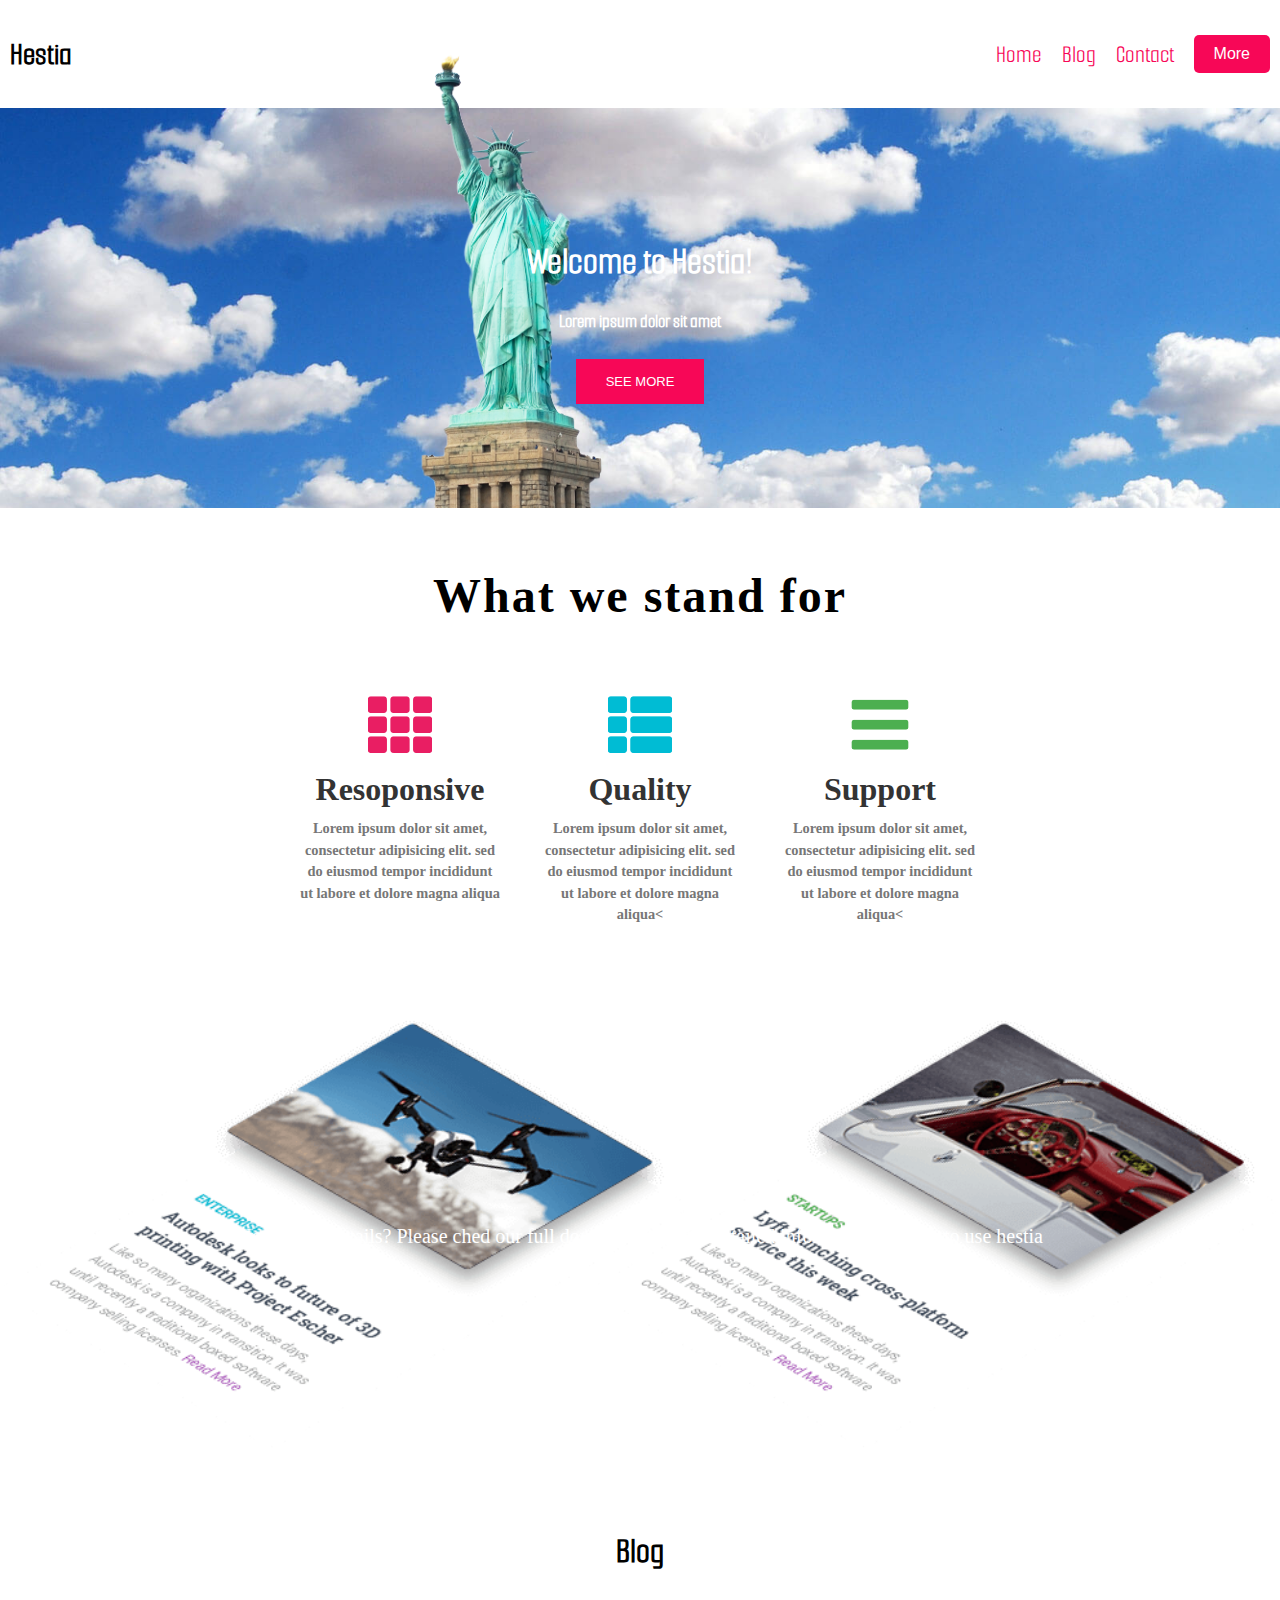
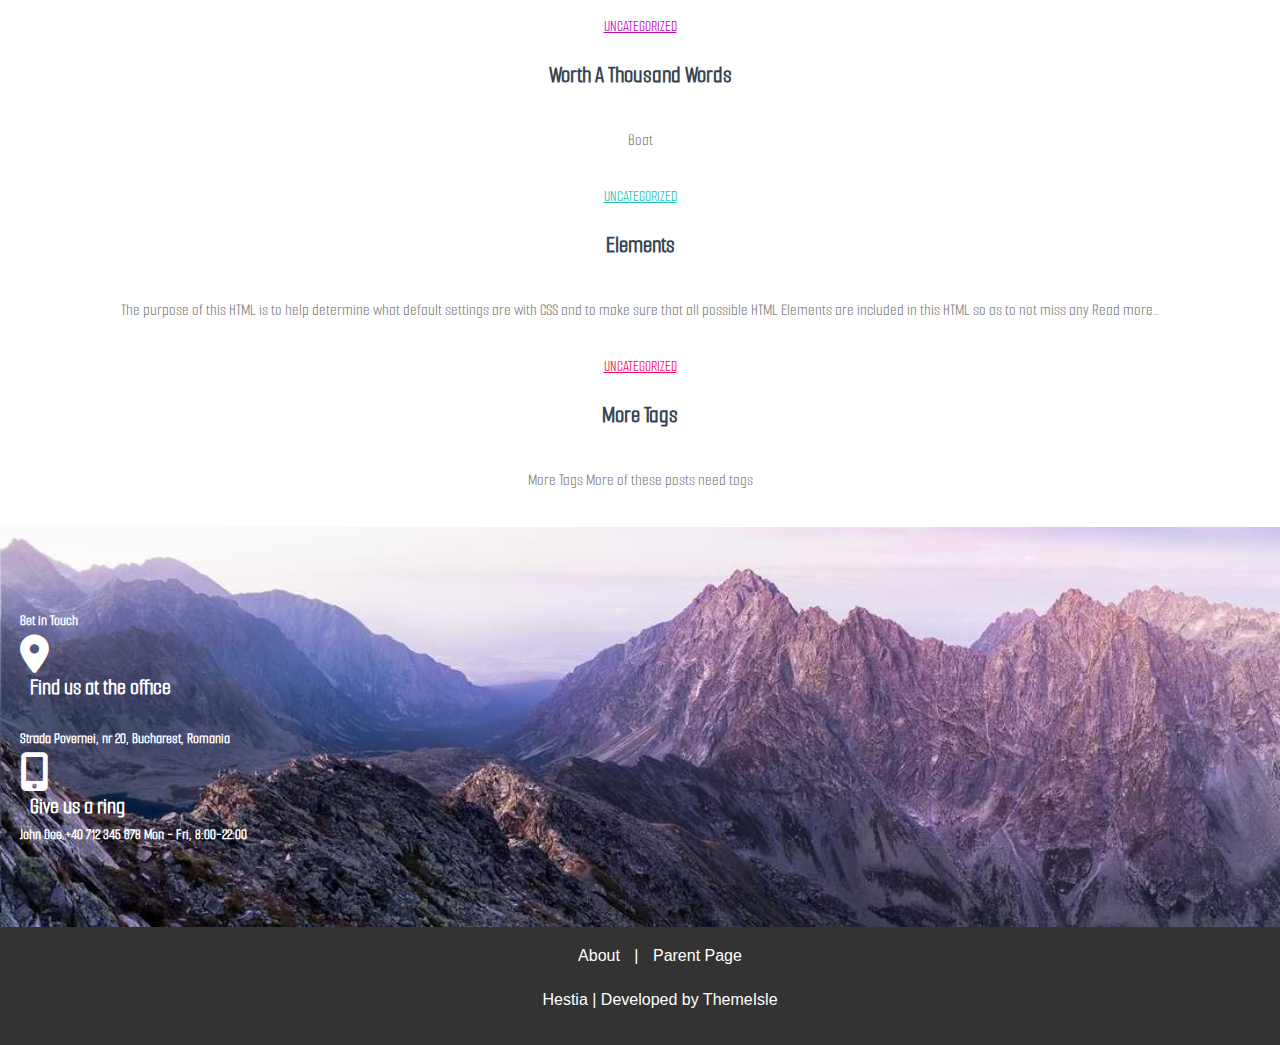
==== index.html @ c7e1a705 "commit" ====
<!DOCTYPE html>
<html lang="en">
<head>
    <meta charset="UTF-8">
    <meta name="viewport" content="width=device-width, initial-scale=1.0">
    <title>Home</title>
    <link rel="stylesheet" href="./styles/common/common.css">
    <link rel="stylesheet" href="./styles/NAV/nav.css">
    <link rel="stylesheet" href="https://cdnjs.cloudflare.com/ajax/libs/font-awesome/6.0.0-beta3/css/all.min.css">


</head>
<body>
    <nav>
        <div class="navbar-left">
            <span class="hestia">Hestia</span>
        </div>
        <ul class="nav-links">
            <li><a href="#home">Home</a></li>
            <li><a href="./pages/index1.html">Blog</a></li>
            <li><a href="./pages/index4.html">Contact</a></li>
            <li><button class="more-button">More</button></li>
        </ul>
    </nav>
    

    <header class="home-header">
        <div class="header-content">
            <h1>Welcome to Hestia!</h1>
            <h4>Lorem ipsum dolor sit amet</h4>
            <button class="button">SEE MORE</button>
        </div>
        <div class="overtop-image"></div>
    </header>

    
  
    
    <div id="content">
        
        <div class="hero-section">
            <p class="hero-text">What we stand for</p>
        </div>
    
        
        <div class="icons-section">
            <div class="icon">
                <img src="./assets/rubix.png" alt="Icon 1">
                <p class="icon-label">Resoponsive</p>
                <P>Lorem ipsum dolor sit amet, consectetur adipisicing elit. sed do eiusmod tempor incididunt ut 
                    labore et dolore magna aliqua</P>
            </div>
            <div class="icon">
                <img src="./assets/blubix.png" alt="Icon 2">
                <p class="icon-label">Quality</p>
                <p>Lorem ipsum dolor sit amet, consectetur adipisicing elit. sed do eiusmod tempor incididunt ut 
                    labore et dolore magna aliqua<</p>
            </div>
            <div class="icon">
                <img src="./assets/greenlines.png" alt="Icon 3">
                <p class="icon-label">Support</p>
                <p>Lorem ipsum dolor sit amet, consectetur adipisicing elit. sed do eiusmod tempor incididunt ut 
                    labore et dolore magna aliqua<</p>
            </div>
        </div>
    
    
        <div class="full-width-image-section">
            <img src="./assets/about-content.png" alt="Full Width Image" style="width:100%;">
            <p style="text-align:top;">About Hestia</p>
            <p style="text-align:center;">Need more details?  Please ched our full documentation for detailed
                information on how to use hestia
            </p>
        </div>
    
    
        <div class="centered-text">
            <h1>Blog</h1>
        </div>

        <div class="centered-text">
            <a href="./pages/index1.html" class="worth-link">UNCATEGORIZED</a>
            <p class="link-title">Worth A Thousand Words</p>
            <p>Boat</p>
        </div>
        
        <div class="centered-text">
            <a href="./pages/index2.html" class="elements-link">UNCATEGORIZED</a>
            <p class="link-title">Elements</p>
            <p>The purpose of this HTML is to help determine what default settings are with CSS and to make sure that all possible HTML Elements are included in this HTML so as to not miss any Read more…</p>
        </div>
        
        <div class="centered-text">
            <a href="more-tags-link.html" class="more-tags-link">UNCATEGORIZED</a>
            <p class="link-title">More Tags</p>
            <p>More Tags More of these posts need tags</p>
        </div>
        
    
       
        <div class="final-image-section">
            <img src="../assets/get_in_touch.jpg" alt="Background Image" class="background-image">
            <div class="text-overtop">
                <p>Get in Touch</p>
                <i class="fas fa-map-marker-alt"></i> 
                <span>Find us at the office</span><br>
                <p>Strada Povernei, nr 20, Bucharest, Romania</p>
                <i class="fas fa-mobile-alt"></i> 
                <span>Give us a ring</span>
                <p>John Doe +40 712 345 678 Mon - Fri, 8:00-22:00 </p>
            </div>
        </div>
        
        
    
        <div id="footer">
            <div class="footer-content">
                <div class="footer-links">
                    <a href="./pages/index3.html">About</a> |
                    <a href="./pages/index5.html">Parent Page</a>
                </div>
                <div class="footer-text">
                    <p>Hestia | Developed by ThemeIsle</p>
                </div>
            </div>
        </div>
        

</body>
</html>
---- styles/common/common.css ----
@font-face {
  font-family: "Smooch Sans";
  src: url("../../assets/static/SmoochSans-Regular.woff2") format("woff2"), url("../../assets/static/SmoochSans-Regular.woff") format("woff"), url("../../assets/static/SmoochSans-Regular.ttf") format("truetype");
  font-weight: normal;
  font-style: normal;
}
body, html {
  margin: 0;
  height: 100%;
  width: 100%;
  background-color: white;
}

/* === Hero Section (Common) === */
.hero-section {
  text-align: center;
  margin: 40px 0;
  padding: 20px;
}
.hero-section .hero-text {
  font-size: 3rem;
  font-weight: bold;
  color: black;
  margin: 0;
  letter-spacing: 2px;
  transition: font-size 0.3s ease;
}

/* === Icons Section (Common) === */
.icons-section {
  display: flex;
  justify-content: center;
  gap: 20px;
  margin: 40px 0;
  flex-wrap: wrap;
}
.icons-section .icon {
  text-align: center;
  width: 200px;
  padding: 10px;
  background-color: white;
  box-shadow: none;
  transition: transform 0.3s ease;
}
.icons-section .icon .icon-label {
  font-size: 2rem;
  font-weight: bold;
  background-color: white;
  margin: 10px 0;
  color: #333;
}
.icons-section .icon p {
  font-size: 1rem;
  font-weight: bold;
  margin: 10px 0;
  background-color: white;
  color: #333;
}
.icons-section .icon p:last-child {
  font-size: 0.9rem;
  color: #777;
  line-height: 1.5;
  margin-top: 10px;
}

/* === Full Width Image Section (Common) === */
.full-width-image-section {
  position: relative;
  width: 100%;
  height: 500px;
  background: url("../../assets/get_in_touch.jpg") no-repeat center;
  background-size: cover;
  background-attachment: fixed;
  display: flex;
  justify-content: center;
  align-items: center;
  text-align: left;
}
.full-width-image-section p {
  position: absolute;
  justify-content: center;
  color: white;
  font-size: 20px;
}

/* === Centered Text (Common) === */
.centered-text {
  display: flex;
  justify-content: center;
  align-items: center;
  flex-direction: column;
  text-align: center;
  font-family: Smooch Sans;
  margin: 20px 0;
}
.centered-text h1 {
  font-size: 36px;
  font-weight: bold;
}
.centered-text .link-title {
  font-size: 24px;
  font-weight: bold;
  color: #36454F;
}
.centered-text p {
  font-size: 17px;
  font-weight: normal;
  color: gray;
}

/* === Worth Link (Common) === */
.worth-link {
  color: rgb(190, 7, 190);
}

/* === Elements Link (Common) === */
.elements-link {
  color: rgb(39, 196, 180);
}

/* === More Tags Link (Common) === */
.more-tags-link {
  color: #f70757;
}

/* === Final Image Section (Common) === */
.final-image-section {
  position: relative;
  height: 400px;
  display: flex;
  justify-content: flex-start;
  align-items: center;
  overflow: hidden;
}
.final-image-section .background-image {
  position: absolute;
  top: 0;
  left: 0;
  width: 100%;
  height: 100%;
  -o-object-fit: cover;
     object-fit: cover;
  z-index: -1;
}
.final-image-section .text-overtop {
  position: relative;
  z-index: 1;
  padding: 20px;
  display: flex;
  flex-direction: column;
  align-items: flex-start;
  color: white;
  text-align: left;
  font-family: smooch sans;
  font-weight: bold;
  font-size: larger;
  max-width: 80%;
}
.final-image-section .text-overtop p {
  font-size: 0.8em !important;
  margin: 0;
  padding: 5px 0;
}
.final-image-section .text-overtop span {
  font-size: 1.2em;
  margin-left: 10px;
}
.final-image-section .text-overtop i {
  font-size: 2em;
  margin-right: 10px;
  color: white;
  display: inline-block;
  vertical-align: middle;
}
.final-image-section .text-overtop .find-us, .final-image-section .text-overtop .give-us {
  color: white;
}
.final-image-section .text-overtop .contact-item {
  display: flex;
  align-items: center;
  margin-bottom: 10px;
}
.final-image-section .text-overtop .contact-item span {
  margin-left: 10px;
}

/* Elements Page Styles */
body.elements-page form button[type=reset] {
  background-color: #f9f9f9;
  color: #333;
  border: none;
  padding: 10px 20px;
  font-family: "Smooch Sans", sans-serif !important;
  font-size: 16px;
  cursor: pointer;
  box-shadow: 0 4px 6px rgba(247, 7, 87, 0.4);
}

body.elements-page form button[type=submit] {
  background-color: #f70757;
  color: white;
  border: none;
  padding: 10px 20px;
  font-family: "Smooch Sans", sans-serif !important;
  font-size: 16px;
  cursor: pointer;
}

.back-to-top {
  color: #f70757;
  text-decoration: none;
}

.social-links a {
  color: #f70757;
  text-decoration: none;
  margin-right: 10px;
}

/* Horizontal scrolling box styling */
.scroll-box {
  width: 100%;
  max-width: 100%;
  overflow-x: auto;
  padding: 10px;
  border: 1px solid #ddd;
  background-color: #f9f9f9;
  margin: 20px 0;
  word-wrap: break-word;
  white-space: normal;
}

/* Different colors for each box link */
.box a {
  text-decoration: none;
  color: inherit;
}

.box .box-link-1 {
  color: purple !important;
}

.box .box-link-2 {
  color: lightblue !important;
}

.box .box-link-3 {
  color: #f70757 !important;
}

/* Ensure h1 and p tags inside .layer-beneath are specifically targeted */
.layer-beneath h1 {
  color: black;
}

.layer-beneath p {
  color: gray;
}

/* Ensuring text color for all paragraphs inside .box */
.box p {
  color: gray;
}

/* Retain the background styling for .layer-beneath and other related elements */
.layer-beneath {
  background-color: #d3d3d3;
  padding: 20px;
  margin: 20px 0;
  text-align: center;
  box-shadow: 0 -10px 20px rgba(0, 0, 0, 0.1);
}

.layer-title {
  font-size: 2em;
  margin-bottom: 20px;
}

.boxes-container {
  display: flex;
  flex-direction: column;
  justify-content: flex-start;
  align-items: center;
  gap: 20px;
}

.box {
  background-color: #ffffff;
  padding: 20px;
  border: 1px solid #ddd;
  box-shadow: 0 4px 6px rgba(0, 0, 0, 0.1);
  width: 200px;
  text-align: center;
  display: flex;
  flex-direction: column;
  justify-content: space-between;
}

.box p {
  color: gray;
}

/* Contact Page */
.contact-page {
  font-family: "Smooch Sans", sans-serif;
  padding-left: 20px;
}
.contact-page .hero-section {
  padding: 20px;
  text-align: left;
}
.contact-page .hero-section h1 {
  text-align: left;
  margin-bottom: 30px;
}

.contact-page .button-container {
  text-align: left;
  margin-bottom: 20px;
}

.contact-page .button-container button {
  background-color: #f70757;
  color: white;
  padding: 10px 20px;
  border: none;
  border-radius: 4px;
  cursor: pointer;
  font-size: 16px;
  text-align: left;
  transition: background-color 0.3s ease;
}

.contact-page .contact-details {
  text-align: left;
  margin-top: 20px;
}

.contact-page .contact-details h2 {
  font-size: 20px;
  margin-bottom: 10px;
  font-weight: bold;
  color: #333;
}

.contact-page .contact-details p {
  font-size: 16px;
  margin-bottom: 15px;
  color: #555;
  line-height: 1.6;
}

.contact-page .contact-details i {
  margin-right: 10px;
  color: #f70757;
}
.contact-page .contact-details i .contact-details i {
  color: #f70757;
}

/* Blog Page */
.blog-page header {
  position: relative;
  width: 100%;
  height: 500px;
  background: linear-gradient(to left, #ff66b2, #ff007f);
  display: flex;
  justify-content: center;
  align-items: center;
  text-align: center;
  padding: 50px 0;
}
.blog-page header h1 {
  color: white;
  font-size: 3em;
  margin: 0;
}
.blog-page header .overtop-image {
  position: absolute;
  left: 10%;
  bottom: 0;
  transform: translate(-50%, -50%);
  width: 750px;
  height: 480px;
  background: url("../../assets/stat_lib.png");
  background-repeat: no-repeat;
  background-size: cover;
  z-index: 1;
}
.blog-page header .header-content {
  z-index: 2;
  color: white;
  font-family: Smooch Sans;
  font-size: larger;
}

.about-page > div {
  margin-top: 40px;
  font-size: 16px;
  line-height: 1.6;
  padding: 0 20px;
}

/* For Section Headings */
.about-page section h1 {
  font-size: 3rem;
  font-weight: bold;
  margin-bottom: 20px;
  color: #333;
}

/* For List Items */
.about-page section ul {
  list-style-type: disc;
  padding-left: 20px;
}

.about-page section ul li {
  font-size: 1.8rem;
  margin-bottom: 10px;
}

/* Remove default link color (blue) and set text color to inherit */
.about-page a {
  color: inherit;
  text-decoration: none;
}

section {
  text-align: center;
  line-height: 1.6;
  max-width: 800px;
  margin: 0 auto;
}

section p {
  margin-bottom: 20px;
}

/* Media Queries for Responsiveness */
@media (max-width: 768px) {
  .hero-text {
    font-size: 2rem;
  }
  .icons-section {
    flex-direction: column;
    align-items: center;
  }
  .icon {
    width: 250px;
  }
}
@media (max-width: 480px) {
  .hero-text {
    font-size: 2rem;
  }
}/*# sourceMappingURL=common.css.map */
---- styles/NAV/nav.css ----
@font-face {
  font-family: Smooch Sans;
  src: url("../../assets/static/SmoochSans-Thin.ttf");
  src: url("../../assets/static/SmoochSans-Regular.ttf");
  font-weight: normal;
  font-style: normal;
}
/* Navbar Styling */
nav {
  background-color: white;
  font-family: Smooch Sans;
  font-size: 25px;
  padding: 10px;
  display: flex;
  justify-content: space-between;
  align-items: center;
}
nav .navbar-left {
  display: flex;
  justify-content: flex-start;
}
nav .navbar-left .hestia {
  font-size: 2rem;
  font-weight: bold;
}
nav .nav-links {
  list-style-type: none;
  display: flex;
  gap: 20px;
  align-items: center;
  margin-left: auto;
}
nav li a {
  color: #f70757;
  text-decoration: none;
}
nav li a:hover {
  color: #ff007f;
}
nav li .more-button {
  background-color: #f70757;
  color: white;
  border: none;
  padding: 10px 20px;
  font-size: 16px;
  cursor: pointer;
  border-radius: 5px;
}
nav li .more-button:hover {
  background-color: #ff007f;
}

header {
  position: relative;
  width: 100%;
  height: 500px;
  background: url("../../assets/clouds.jpg") no-repeat center;
  background-size: cover;
  display: flex;
  justify-content: center;
  align-items: center;
}
header .overtop-image {
  position: absolute;
  left: 10%;
  bottom: 0;
  transform: translate(-50% -50%);
  width: 750px;
  height: 480px;
  background: url("../../assets/stat_lib.png");
  background-repeat: no-repeat;
  background-size: cover;
  z-index: 1;
}
header .header-content {
  z-index: 2;
  text-align: center;
  color: white;
  font-family: Smooch Sans;
  font-size: larger;
}
header .header-content .button {
  background-color: #f70757;
  color: white;
  border: none;
  padding: 15px 30px;
  font-size: 13px;
  cursor: pointer;
}

/* Blog page */
.blog-page header {
  position: relative;
  width: 100%;
  height: 500px;
  background: linear-gradient(to left, #ff66b2, #ff007f);
  display: flex;
  justify-content: center;
  align-items: center;
  text-align: center;
  padding: 50px 0;
}
.blog-page header h1 {
  color: white;
  font-size: 3em;
  margin: 0;
}
.blog-page header .overtop-image {
  position: absolute;
  left: 10%;
  bottom: 0;
  transform: translate(-50% -50%);
  width: 750px;
  height: 480px;
  background: url("../../assets/stat_lib.png");
  background-repeat: no-repeat;
  background-size: cover;
  z-index: 1;
}
.blog-page header .header-content {
  z-index: 2;
  color: white;
  font-family: Smooch Sans;
  font-size: larger;
}

/* Header Styling for the Elements Page */
.elements-page header {
  position: relative;
  width: 100%;
  height: 500px;
  background: linear-gradient(to right, #333333, #f5f5f5);
  display: flex;
  justify-content: center;
  align-items: center;
}
.elements-page header .header-content {
  z-index: 2;
  text-align: center;
  color: white;
  font-family: Smooch Sans;
  font-size: 2rem;
}
.elements-page header .header-content h1 {
  margin: 0;
  font-size: 3em;
}
.elements-page header .header-content p {
  font-size: 1.2rem;
}

body.elements-page .nav-links li a {
  color: black;
  text-decoration: none;
  font-family: "Smooch Sans", sans-serif;
}

body.elements-page .nav-links li .more-button {
  background-color: #f70757;
  color: white;
  border: none;
  padding: 10px 20px;
  font-size: 16px;
  cursor: pointer;
}

/* Default header for all pages (excluding home page) */
header:not(.home-header) {
  position: relative;
  width: 100%;
  height: 300px;
  display: flex;
  justify-content: center;
  align-items: center;
  text-align: center;
  padding: 50px 0;
  background: linear-gradient(to left, #ff66b2, #ff007f);
}
header:not(.home-header) h1 {
  color: white;
  font-size: 3em;
  margin: 0;
}
header:not(.home-header) .overtop-image {
  position: absolute;
  left: 10%;
  bottom: 0;
  transform: translate(-50%, -50%);
  width: 750px;
  height: 480px;
  background: url("../../assets/stat_lib.png");
  background-repeat: no-repeat;
  background-size: cover;
  z-index: 1;
}
header:not(.home-header) .header-content {
  z-index: 2;
  color: white;
  font-family: Smooch Sans;
  font-size: larger;
}

.blog-page header, .elements-page header, .about-page header, .contact-page header, .parent-page header {
  background: linear-gradient(to left, #ff66b2, #ff007f);
}

/* Specific styles for home page header */
.home-header {
  position: relative;
  width: 100%;
  height: 300px;
  display: flex;
  justify-content: center;
  align-items: center;
  text-align: center;
  padding: 50px 0;
}

.about-page header {
  position: relative;
  width: 100%;
  height: 100px;
  display: flex;
  justify-content: center;
  align-items: center;
  text-align: center;
  padding: 50px 0;
  background: linear-gradient(to left, #ff66b2, #ff007f);
}
.about-page header h1 {
  color: white;
  font-size: 3em;
  margin: 0;
}

.contact-page header {
  position: relative;
  width: 100%;
}

.map-container {
  position: relative;
  width: 100%;
  height: 500px;
  overflow: hidden;
}

.map-container iframe {
  width: 100%;
  height: 100%;
  border: 0;
  display: block;
}

/* Footer Styling */
#footer {
  background-color: #333333;
  color: white;
  font-family: "Hestia", sans-serif;
  padding: 20px 0;
  position: relative;
  width: 100%;
  text-align: center;
}
#footer .footer-content {
  display: flex;
  flex-direction: column;
  justify-content: center;
  align-items: center;
  width: 100%;
  padding: 0 20px;
}
#footer .footer-links {
  margin-bottom: 10px;
}
#footer .footer-links a {
  color: white;
  text-decoration: none;
  margin: 0 10px;
}
#footer .footer-links a:hover {
  color: #f70757;
}
#footer .footer-text {
  text-align: center;
}/*# sourceMappingURL=nav.css.map */
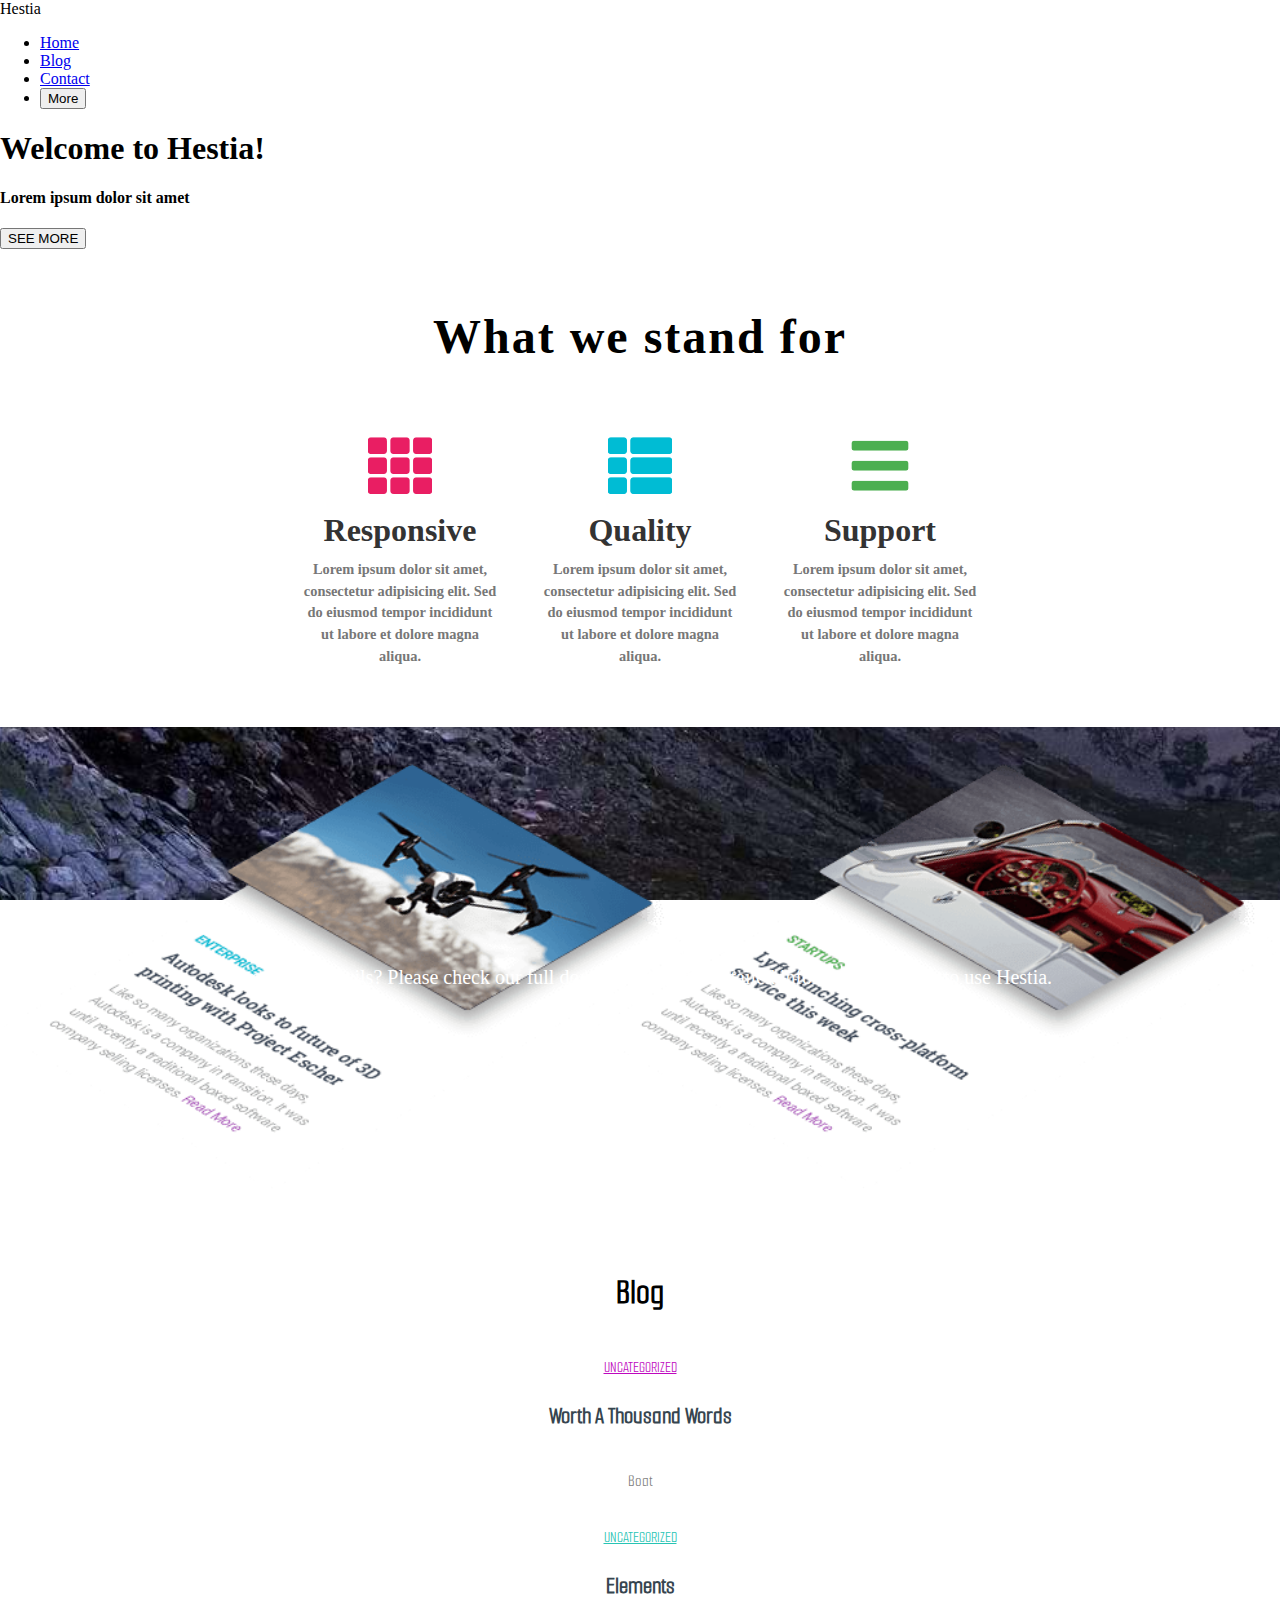
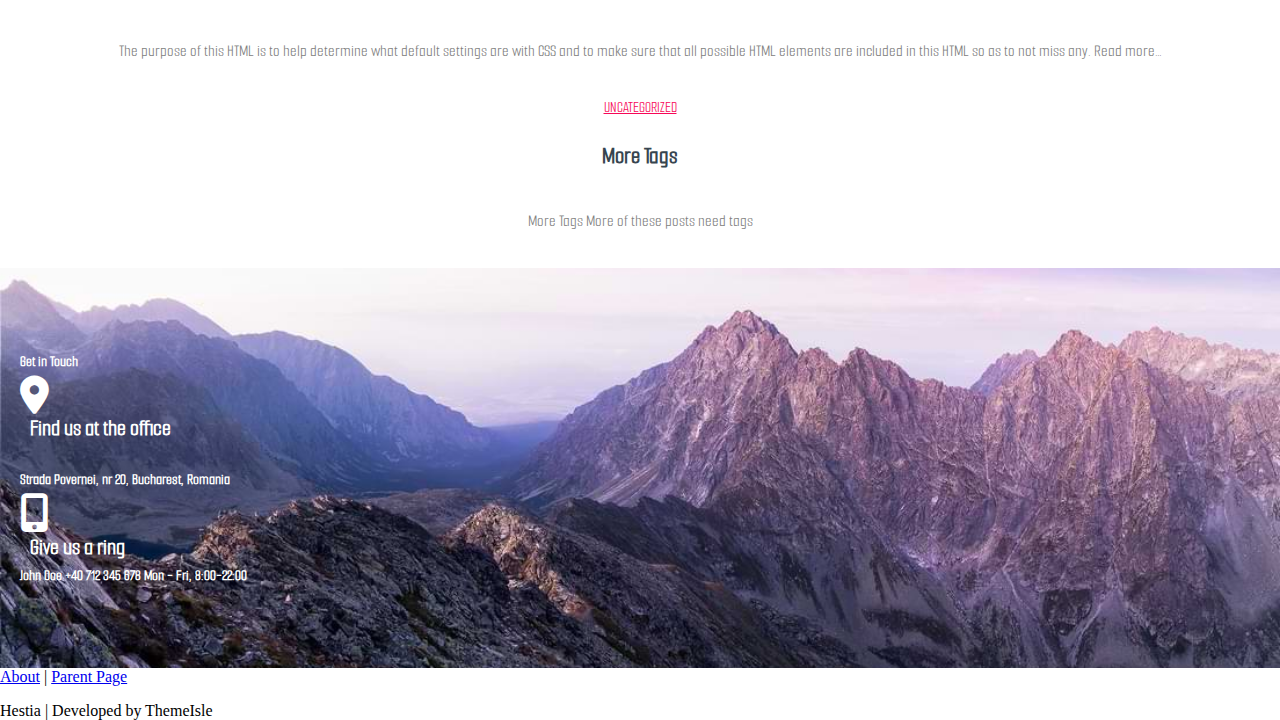
==== commit d48e089b: "went through a changed some things" ====
--- a/index.html
+++ b/index.html
@@ -1,136 +1,140 @@
-
-
-
-
-
-
 <!DOCTYPE html>
 <html lang="en">
-<head>
-    <meta charset="UTF-8">
-    <meta name="viewport" content="width=device-width, initial-scale=1.0">
+  <head>
+    <meta charset="UTF-8" />
+    <meta name="viewport" content="width=device-width, initial-scale=1.0" />
     <title>Home</title>
-    <link rel="stylesheet" href="./styles/common/common.css">
-    <link rel="stylesheet" href="./styles/NAV/nav.css">
-    <link rel="stylesheet" href="https://cdnjs.cloudflare.com/ajax/libs/font-awesome/6.0.0-beta3/css/all.min.css">
-
-
-</head>
-<body>
-    <nav>
+    <link rel="stylesheet" href="./styles/common/common.css" />
+    <link rel="stylesheet" href="./styles/nav/nav.css" />
+    <link rel="stylesheet" href="./styles/home/home.css" />
+    <link
+      rel="stylesheet"
+      href="https://cdnjs.cloudflare.com/ajax/libs/font-awesome/6.0.0-beta3/css/all.min.css"
+    />
+  </head>
+  <body>
+    <div class="home-page-container">
+      <nav>
         <div class="navbar-left">
-            <span class="hestia">Hestia</span>
+          <span class="hestia">Hestia</span>
         </div>
         <ul class="nav-links">
-            <li><a href="#home">Home</a></li>
-            <li><a href="./pages/index1.html">Blog</a></li>
-            <li><a href="./pages/index4.html">Contact</a></li>
-            <li><button class="more-button">More</button></li>
+          <li><a href="#home">Home</a></li>
+          <li><a href="./pages/index1.html">Blog</a></li>
+          <li><a href="./pages/index4.html">Contact</a></li>
+          <li><button class="more-button">More</button></li>
         </ul>
-    </nav>
-    
+      </nav>
 
-    <header class="home-header">
+      <header class="home-header">
         <div class="header-content">
-            <h1>Welcome to Hestia!</h1>
-            <h4>Lorem ipsum dolor sit amet</h4>
-            <button class="button">SEE MORE</button>
+          <h1>Welcome to Hestia!</h1>
+          <h4>Lorem ipsum dolor sit amet</h4>
+          <button class="button">SEE MORE</button>
         </div>
         <div class="overtop-image"></div>
-    </header>
+      </header>
 
-    
-  
-    
-    <div id="content">
-        
+      <div id="content">
         <div class="hero-section">
-            <p class="hero-text">What we stand for</p>
+          <p class="hero-text">What we stand for</p>
         </div>
-    
-        
+
         <div class="icons-section">
-            <div class="icon">
-                <img src="./assets/rubix.png" alt="Icon 1">
-                <p class="icon-label">Resoponsive</p>
-                <P>Lorem ipsum dolor sit amet, consectetur adipisicing elit. sed do eiusmod tempor incididunt ut 
-                    labore et dolore magna aliqua</P>
-            </div>
-            <div class="icon">
-                <img src="./assets/blubix.png" alt="Icon 2">
-                <p class="icon-label">Quality</p>
-                <p>Lorem ipsum dolor sit amet, consectetur adipisicing elit. sed do eiusmod tempor incididunt ut 
-                    labore et dolore magna aliqua<</p>
-            </div>
-            <div class="icon">
-                <img src="./assets/greenlines.png" alt="Icon 3">
-                <p class="icon-label">Support</p>
-                <p>Lorem ipsum dolor sit amet, consectetur adipisicing elit. sed do eiusmod tempor incididunt ut 
-                    labore et dolore magna aliqua<</p>
-            </div>
+          <div class="icon">
+            <img src="./assets/rubix.png" alt="Icon 1" />
+            <p class="icon-label">Responsive</p>
+            <p>
+              Lorem ipsum dolor sit amet, consectetur adipisicing elit. Sed do
+              eiusmod tempor incididunt ut labore et dolore magna aliqua.
+            </p>
+          </div>
+          <div class="icon">
+            <img src="./assets/blubix.png" alt="Icon 2" />
+            <p class="icon-label">Quality</p>
+            <p>
+              Lorem ipsum dolor sit amet, consectetur adipisicing elit. Sed do
+              eiusmod tempor incididunt ut labore et dolore magna aliqua.
+            </p>
+          </div>
+          <div class="icon">
+            <img src="./assets/greenlines.png" alt="Icon 3" />
+            <p class="icon-label">Support</p>
+            <p>
+              Lorem ipsum dolor sit amet, consectetur adipisicing elit. Sed do
+              eiusmod tempor incididunt ut labore et dolore magna aliqua.
+            </p>
+          </div>
         </div>
-    
-    
+
         <div class="full-width-image-section">
-            <img src="./assets/about-content.png" alt="Full Width Image" style="width:100%;">
-            <p style="text-align:top;">About Hestia</p>
-            <p style="text-align:center;">Need more details?  Please ched our full documentation for detailed
-                information on how to use hestia
-            </p>
-        </div>
-    
-    
-        <div class="centered-text">
-            <h1>Blog</h1>
+          <img
+            src="./assets/about-content.png"
+            alt="Full Width Image"
+            style="width: 100%"
+          />
+          <p style="text-align: top">About Hestia</p>
+          <p style="text-align: center">
+            Need more details? Please check our full documentation for detailed
+            information on how to use Hestia.
+          </p>
         </div>
 
         <div class="centered-text">
-            <a href="./pages/index1.html" class="worth-link">UNCATEGORIZED</a>
-            <p class="link-title">Worth A Thousand Words</p>
-            <p>Boat</p>
+          <h1>Blog</h1>
         </div>
-        
+
         <div class="centered-text">
-            <a href="./pages/index2.html" class="elements-link">UNCATEGORIZED</a>
-            <p class="link-title">Elements</p>
-            <p>The purpose of this HTML is to help determine what default settings are with CSS and to make sure that all possible HTML Elements are included in this HTML so as to not miss any Read more…</p>
+          <a href="./pages/index1.html" class="worth-link">UNCATEGORIZED</a>
+          <p class="link-title">Worth A Thousand Words</p>
+          <p>Boat</p>
         </div>
-        
+
         <div class="centered-text">
-            <a href="more-tags-link.html" class="more-tags-link">UNCATEGORIZED</a>
-            <p class="link-title">More Tags</p>
-            <p>More Tags More of these posts need tags</p>
+          <a href="./pages/index2.html" class="elements-link">UNCATEGORIZED</a>
+          <p class="link-title">Elements</p>
+          <p>
+            The purpose of this HTML is to help determine what default settings
+            are with CSS and to make sure that all possible HTML elements are
+            included in this HTML so as to not miss any. Read more…
+          </p>
         </div>
-        
-    
-       
+
+        <div class="centered-text">
+          <a href="more-tags-link.html" class="more-tags-link">UNCATEGORIZED</a>
+          <p class="link-title">More Tags</p>
+          <p>More Tags More of these posts need tags</p>
+        </div>
+
         <div class="final-image-section">
-            <img src="../assets/get_in_touch.jpg" alt="Background Image" class="background-image">
-            <div class="text-overtop">
-                <p>Get in Touch</p>
-                <i class="fas fa-map-marker-alt"></i> 
-                <span>Find us at the office</span><br>
-                <p>Strada Povernei, nr 20, Bucharest, Romania</p>
-                <i class="fas fa-mobile-alt"></i> 
-                <span>Give us a ring</span>
-                <p>John Doe +40 712 345 678 Mon - Fri, 8:00-22:00 </p>
+          <img
+            src="../assets/get_in_touch.jpg"
+            alt="Background Image"
+            class="background-image"
+          />
+          <div class="text-overtop">
+            <p>Get in Touch</p>
+            <i class="fas fa-map-marker-alt"></i>
+            <span>Find us at the office</span><br />
+            <p>Strada Povernei, nr 20, Bucharest, Romania</p>
+            <i class="fas fa-mobile-alt"></i>
+            <span>Give us a ring</span>
+            <p>John Doe +40 712 345 678 Mon - Fri, 8:00-22:00</p>
+          </div>
+        </div>
+
+        <div id="footer">
+          <div class="footer-content">
+            <div class="footer-links">
+              <a href="./pages/index3.html">About</a> |
+              <a href="./pages/index5.html">Parent Page</a>
             </div>
+            <div class="footer-text">
+              <p>Hestia | Developed by ThemeIsle</p>
+            </div>
+          </div>
         </div>
-        
-        
-    
-        <div id="footer">
-            <div class="footer-content">
-                <div class="footer-links">
-                    <a href="./pages/index3.html">About</a> |
-                    <a href="./pages/index5.html">Parent Page</a>
-                </div>
-                <div class="footer-text">
-                    <p>Hestia | Developed by ThemeIsle</p>
-                </div>
-            </div>
-        </div>
-        
-
-</body>
+      </div>
+    </div>
+  </body>
 </html>
--- a/styles/common/common.css
+++ b/styles/common/common.css
@@ -1,17 +1,18 @@
 @font-face {
-  font-family: "Smooch Sans";
-  src: url("../../assets/static/SmoochSans-Regular.woff2") format("woff2"), url("../../assets/static/SmoochSans-Regular.woff") format("woff"), url("../../assets/static/SmoochSans-Regular.ttf") format("truetype");
+  font-family: Smooch Sans;
+  src: url("../../assets/static/SmoochSans-Thin.ttf");
+  src: url("../../assets/static/SmoochSans-Regular.ttf");
   font-weight: normal;
   font-style: normal;
 }
-body, html {
+body,
+html {
   margin: 0;
   height: 100%;
   width: 100%;
   background-color: white;
 }
 
-/* === Hero Section (Common) === */
 .hero-section {
   text-align: center;
   margin: 40px 0;
@@ -26,406 +27,6 @@
   transition: font-size 0.3s ease;
 }
 
-/* === Icons Section (Common) === */
-.icons-section {
-  display: flex;
-  justify-content: center;
-  gap: 20px;
-  margin: 40px 0;
-  flex-wrap: wrap;
-}
-.icons-section .icon {
-  text-align: center;
-  width: 200px;
-  padding: 10px;
-  background-color: white;
-  box-shadow: none;
-  transition: transform 0.3s ease;
-}
-.icons-section .icon .icon-label {
-  font-size: 2rem;
-  font-weight: bold;
-  background-color: white;
-  margin: 10px 0;
-  color: #333;
-}
-.icons-section .icon p {
-  font-size: 1rem;
-  font-weight: bold;
-  margin: 10px 0;
-  background-color: white;
-  color: #333;
-}
-.icons-section .icon p:last-child {
-  font-size: 0.9rem;
-  color: #777;
-  line-height: 1.5;
-  margin-top: 10px;
-}
-
-/* === Full Width Image Section (Common) === */
-.full-width-image-section {
-  position: relative;
-  width: 100%;
-  height: 500px;
-  background: url("../../assets/get_in_touch.jpg") no-repeat center;
-  background-size: cover;
-  background-attachment: fixed;
-  display: flex;
-  justify-content: center;
-  align-items: center;
-  text-align: left;
-}
-.full-width-image-section p {
-  position: absolute;
-  justify-content: center;
-  color: white;
-  font-size: 20px;
-}
-
-/* === Centered Text (Common) === */
-.centered-text {
-  display: flex;
-  justify-content: center;
-  align-items: center;
-  flex-direction: column;
-  text-align: center;
-  font-family: Smooch Sans;
-  margin: 20px 0;
-}
-.centered-text h1 {
-  font-size: 36px;
-  font-weight: bold;
-}
-.centered-text .link-title {
-  font-size: 24px;
-  font-weight: bold;
-  color: #36454F;
-}
-.centered-text p {
-  font-size: 17px;
-  font-weight: normal;
-  color: gray;
-}
-
-/* === Worth Link (Common) === */
-.worth-link {
-  color: rgb(190, 7, 190);
-}
-
-/* === Elements Link (Common) === */
-.elements-link {
-  color: rgb(39, 196, 180);
-}
-
-/* === More Tags Link (Common) === */
-.more-tags-link {
-  color: #f70757;
-}
-
-/* === Final Image Section (Common) === */
-.final-image-section {
-  position: relative;
-  height: 400px;
-  display: flex;
-  justify-content: flex-start;
-  align-items: center;
-  overflow: hidden;
-}
-.final-image-section .background-image {
-  position: absolute;
-  top: 0;
-  left: 0;
-  width: 100%;
-  height: 100%;
-  -o-object-fit: cover;
-     object-fit: cover;
-  z-index: -1;
-}
-.final-image-section .text-overtop {
-  position: relative;
-  z-index: 1;
-  padding: 20px;
-  display: flex;
-  flex-direction: column;
-  align-items: flex-start;
-  color: white;
-  text-align: left;
-  font-family: smooch sans;
-  font-weight: bold;
-  font-size: larger;
-  max-width: 80%;
-}
-.final-image-section .text-overtop p {
-  font-size: 0.8em !important;
-  margin: 0;
-  padding: 5px 0;
-}
-.final-image-section .text-overtop span {
-  font-size: 1.2em;
-  margin-left: 10px;
-}
-.final-image-section .text-overtop i {
-  font-size: 2em;
-  margin-right: 10px;
-  color: white;
-  display: inline-block;
-  vertical-align: middle;
-}
-.final-image-section .text-overtop .find-us, .final-image-section .text-overtop .give-us {
-  color: white;
-}
-.final-image-section .text-overtop .contact-item {
-  display: flex;
-  align-items: center;
-  margin-bottom: 10px;
-}
-.final-image-section .text-overtop .contact-item span {
-  margin-left: 10px;
-}
-
-/* Elements Page Styles */
-body.elements-page form button[type=reset] {
-  background-color: #f9f9f9;
-  color: #333;
-  border: none;
-  padding: 10px 20px;
-  font-family: "Smooch Sans", sans-serif !important;
-  font-size: 16px;
-  cursor: pointer;
-  box-shadow: 0 4px 6px rgba(247, 7, 87, 0.4);
-}
-
-body.elements-page form button[type=submit] {
-  background-color: #f70757;
-  color: white;
-  border: none;
-  padding: 10px 20px;
-  font-family: "Smooch Sans", sans-serif !important;
-  font-size: 16px;
-  cursor: pointer;
-}
-
-.back-to-top {
-  color: #f70757;
-  text-decoration: none;
-}
-
-.social-links a {
-  color: #f70757;
-  text-decoration: none;
-  margin-right: 10px;
-}
-
-/* Horizontal scrolling box styling */
-.scroll-box {
-  width: 100%;
-  max-width: 100%;
-  overflow-x: auto;
-  padding: 10px;
-  border: 1px solid #ddd;
-  background-color: #f9f9f9;
-  margin: 20px 0;
-  word-wrap: break-word;
-  white-space: normal;
-}
-
-/* Different colors for each box link */
-.box a {
-  text-decoration: none;
-  color: inherit;
-}
-
-.box .box-link-1 {
-  color: purple !important;
-}
-
-.box .box-link-2 {
-  color: lightblue !important;
-}
-
-.box .box-link-3 {
-  color: #f70757 !important;
-}
-
-/* Ensure h1 and p tags inside .layer-beneath are specifically targeted */
-.layer-beneath h1 {
-  color: black;
-}
-
-.layer-beneath p {
-  color: gray;
-}
-
-/* Ensuring text color for all paragraphs inside .box */
-.box p {
-  color: gray;
-}
-
-/* Retain the background styling for .layer-beneath and other related elements */
-.layer-beneath {
-  background-color: #d3d3d3;
-  padding: 20px;
-  margin: 20px 0;
-  text-align: center;
-  box-shadow: 0 -10px 20px rgba(0, 0, 0, 0.1);
-}
-
-.layer-title {
-  font-size: 2em;
-  margin-bottom: 20px;
-}
-
-.boxes-container {
-  display: flex;
-  flex-direction: column;
-  justify-content: flex-start;
-  align-items: center;
-  gap: 20px;
-}
-
-.box {
-  background-color: #ffffff;
-  padding: 20px;
-  border: 1px solid #ddd;
-  box-shadow: 0 4px 6px rgba(0, 0, 0, 0.1);
-  width: 200px;
-  text-align: center;
-  display: flex;
-  flex-direction: column;
-  justify-content: space-between;
-}
-
-.box p {
-  color: gray;
-}
-
-/* Contact Page */
-.contact-page {
-  font-family: "Smooch Sans", sans-serif;
-  padding-left: 20px;
-}
-.contact-page .hero-section {
-  padding: 20px;
-  text-align: left;
-}
-.contact-page .hero-section h1 {
-  text-align: left;
-  margin-bottom: 30px;
-}
-
-.contact-page .button-container {
-  text-align: left;
-  margin-bottom: 20px;
-}
-
-.contact-page .button-container button {
-  background-color: #f70757;
-  color: white;
-  padding: 10px 20px;
-  border: none;
-  border-radius: 4px;
-  cursor: pointer;
-  font-size: 16px;
-  text-align: left;
-  transition: background-color 0.3s ease;
-}
-
-.contact-page .contact-details {
-  text-align: left;
-  margin-top: 20px;
-}
-
-.contact-page .contact-details h2 {
-  font-size: 20px;
-  margin-bottom: 10px;
-  font-weight: bold;
-  color: #333;
-}
-
-.contact-page .contact-details p {
-  font-size: 16px;
-  margin-bottom: 15px;
-  color: #555;
-  line-height: 1.6;
-}
-
-.contact-page .contact-details i {
-  margin-right: 10px;
-  color: #f70757;
-}
-.contact-page .contact-details i .contact-details i {
-  color: #f70757;
-}
-
-/* Blog Page */
-.blog-page header {
-  position: relative;
-  width: 100%;
-  height: 500px;
-  background: linear-gradient(to left, #ff66b2, #ff007f);
-  display: flex;
-  justify-content: center;
-  align-items: center;
-  text-align: center;
-  padding: 50px 0;
-}
-.blog-page header h1 {
-  color: white;
-  font-size: 3em;
-  margin: 0;
-}
-.blog-page header .overtop-image {
-  position: absolute;
-  left: 10%;
-  bottom: 0;
-  transform: translate(-50%, -50%);
-  width: 750px;
-  height: 480px;
-  background: url("../../assets/stat_lib.png");
-  background-repeat: no-repeat;
-  background-size: cover;
-  z-index: 1;
-}
-.blog-page header .header-content {
-  z-index: 2;
-  color: white;
-  font-family: Smooch Sans;
-  font-size: larger;
-}
-
-.about-page > div {
-  margin-top: 40px;
-  font-size: 16px;
-  line-height: 1.6;
-  padding: 0 20px;
-}
-
-/* For Section Headings */
-.about-page section h1 {
-  font-size: 3rem;
-  font-weight: bold;
-  margin-bottom: 20px;
-  color: #333;
-}
-
-/* For List Items */
-.about-page section ul {
-  list-style-type: disc;
-  padding-left: 20px;
-}
-
-.about-page section ul li {
-  font-size: 1.8rem;
-  margin-bottom: 10px;
-}
-
-/* Remove default link color (blue) and set text color to inherit */
-.about-page a {
-  color: inherit;
-  text-decoration: none;
-}
-
 section {
   text-align: center;
   line-height: 1.6;
@@ -435,23 +36,4 @@
 
 section p {
   margin-bottom: 20px;
-}
-
-/* Media Queries for Responsiveness */
-@media (max-width: 768px) {
-  .hero-text {
-    font-size: 2rem;
-  }
-  .icons-section {
-    flex-direction: column;
-    align-items: center;
-  }
-  .icon {
-    width: 250px;
-  }
-}
-@media (max-width: 480px) {
-  .hero-text {
-    font-size: 2rem;
-  }
 }/*# sourceMappingURL=common.css.map */--- a/styles/home/home.css
+++ b/styles/home/home.css
@@ -0,0 +1,151 @@
+.home-page-container .icons-section {
+  display: flex;
+  justify-content: center;
+  gap: 20px;
+  margin: 40px 0;
+  flex-wrap: wrap;
+}
+.home-page-container .icons-section .icon {
+  text-align: center;
+  width: 200px;
+  padding: 10px;
+  background-color: white;
+  box-shadow: none;
+  transition: transform 0.3s ease;
+}
+.home-page-container .icons-section .icon .icon-label {
+  font-size: 2rem;
+  font-weight: bold;
+  background-color: white;
+  margin: 10px 0;
+  color: #333;
+}
+.home-page-container .icons-section .icon p {
+  font-size: 1rem;
+  font-weight: bold;
+  margin: 10px 0;
+  background-color: white;
+  color: #333;
+}
+.home-page-container .icons-section .icon p:last-child {
+  font-size: 0.9rem;
+  color: #777;
+  line-height: 1.5;
+  margin-top: 10px;
+}
+.home-page-container .full-width-image-section {
+  position: relative;
+  width: 100%;
+  height: 500px;
+  background: url("../../assets/get_in_touch.jpg") no-repeat center;
+  background-size: cover;
+  background-attachment: fixed;
+  display: flex;
+  justify-content: center;
+  align-items: center;
+  text-align: left;
+}
+.home-page-container .full-width-image-section p {
+  position: absolute;
+  justify-content: center;
+  color: white;
+  font-size: 20px;
+}
+.home-page-container .centered-text {
+  display: flex;
+  justify-content: center;
+  align-items: center;
+  flex-direction: column;
+  text-align: center;
+  font-family: Smooch Sans;
+  margin: 20px 0;
+}
+.home-page-container .centered-text h1 {
+  font-size: 36px;
+  font-weight: bold;
+}
+.home-page-container .centered-text .link-title {
+  font-size: 24px;
+  font-weight: bold;
+  color: #36454f;
+}
+.home-page-container .centered-text p {
+  font-size: 17px;
+  font-weight: normal;
+  color: gray;
+}
+.home-page-container .centered-text .worth-link {
+  color: rgb(190, 7, 190);
+}
+.home-page-container .centered-text .elements-link {
+  color: rgb(39, 196, 180);
+}
+.home-page-container .centered-text .more-tags-link {
+  color: #f70757;
+}
+.home-page-container .final-image-section {
+  position: relative;
+  height: 400px;
+  display: flex;
+  justify-content: flex-start;
+  align-items: center;
+  overflow: hidden;
+}
+.home-page-container .final-image-section .background-image {
+  position: absolute;
+  top: 0;
+  left: 0;
+  width: 100%;
+  height: 100%;
+  -o-object-fit: cover;
+     object-fit: cover;
+  z-index: -1;
+}
+.home-page-container .final-image-section .text-overtop {
+  position: relative;
+  z-index: 1;
+  padding: 20px;
+  display: flex;
+  flex-direction: column;
+  align-items: flex-start;
+  color: white;
+  text-align: left;
+  font-family: smooch sans;
+  font-weight: bold;
+  font-size: larger;
+  max-width: 80%;
+}
+.home-page-container .final-image-section .text-overtop p {
+  font-size: 0.8em !important;
+  margin: 0;
+  padding: 5px 0;
+}
+.home-page-container .final-image-section .text-overtop span {
+  font-size: 1.2em;
+  margin-left: 10px;
+}
+.home-page-container .final-image-section .text-overtop i {
+  font-size: 2em;
+  margin-right: 10px;
+  color: white;
+  display: inline-block;
+  vertical-align: middle;
+}
+
+@media (max-width: 768px) {
+  .hero-text {
+    font-size: 2rem;
+  }
+  .icons-section {
+    flex-direction: column;
+    align-items: center;
+  }
+  .icon {
+    width: 250px;
+  }
+}
+@media (max-width: 480px) {
+  .hero-text {
+    font-size: 2rem;
+  }
+}/*# sourceMappingURL=home.css.map */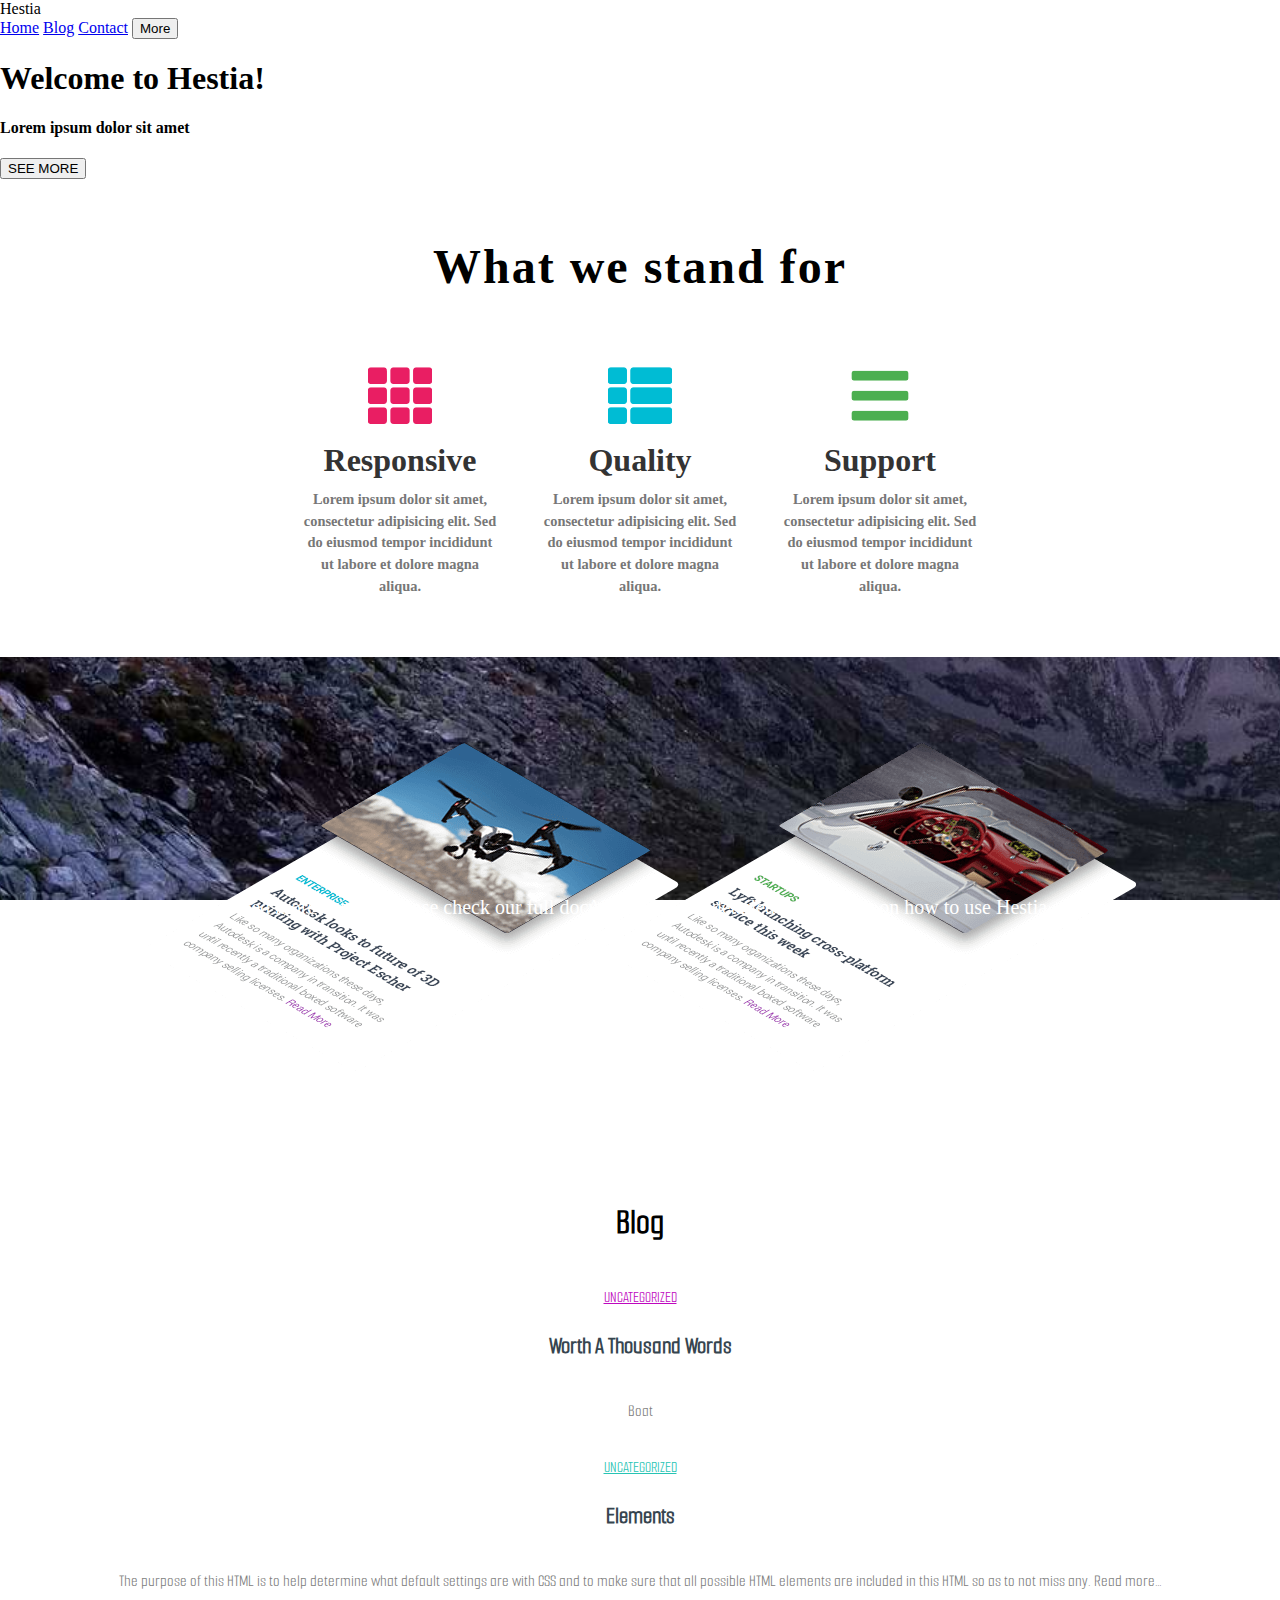
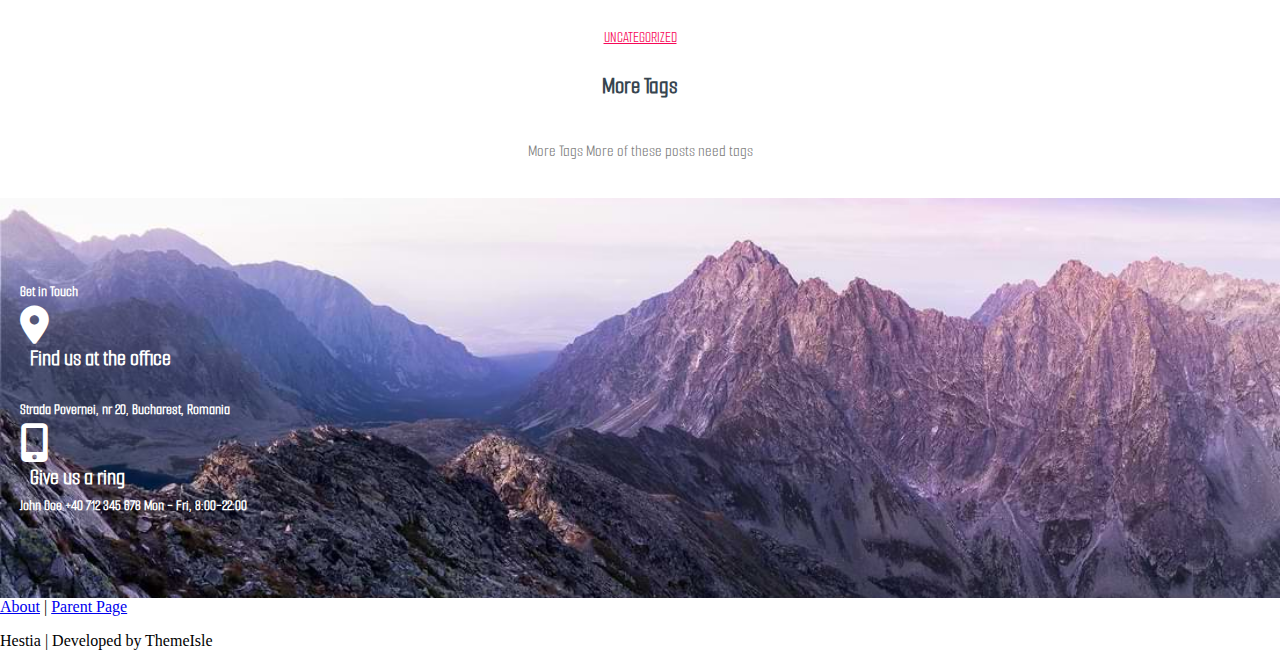
==== commit c34ed997: "made some changes" ====
--- a/index.html
+++ b/index.html
@@ -1,3 +1,9 @@
+
+
+
+
+
+
 <!DOCTYPE html>
 <html lang="en">
   <head>
@@ -18,12 +24,12 @@
         <div class="navbar-left">
           <span class="hestia">Hestia</span>
         </div>
-        <ul class="nav-links">
-          <li><a href="#home">Home</a></li>
-          <li><a href="./pages/index1.html">Blog</a></li>
-          <li><a href="./pages/index4.html">Contact</a></li>
-          <li><button class="more-button">More</button></li>
-        </ul>
+        <div class="nav-links">
+          <a href="#home">Home</a>
+          <a href="./pages/blog.html">Blog</a>
+          <a href="./pages/contac.html">Contact</a>
+          <button class="more-button">More</button>
+        </div>
       </nav>
 
       <header class="home-header">
@@ -34,6 +40,7 @@
         </div>
         <div class="overtop-image"></div>
       </header>
+      
 
       <div id="content">
         <div class="hero-section">
@@ -68,43 +75,43 @@
         </div>
 
         <div class="full-width-image-section">
-          <img
-            src="./assets/about-content.png"
-            alt="Full Width Image"
-            style="width: 100%"
-          />
-          <p style="text-align: top">About Hestia</p>
-          <p style="text-align: center">
-            Need more details? Please check our full documentation for detailed
-            information on how to use Hestia.
-          </p>
-        </div>
+            <img
+              src="./assets/about-content.png"
+              alt="Full Width Image"
+              class="small-about-image" />
+            <p style="text-align: top">About Hestia</p>
+            <p style="text-align: center">
+              Need more details? Please check our full documentation for detailed
+              information on how to use Hestia.
+            </p>
+          </div>
+          
 
-        <div class="centered-text">
-          <h1>Blog</h1>
-        </div>
-
-        <div class="centered-text">
-          <a href="./pages/index1.html" class="worth-link">UNCATEGORIZED</a>
-          <p class="link-title">Worth A Thousand Words</p>
-          <p>Boat</p>
-        </div>
-
-        <div class="centered-text">
-          <a href="./pages/index2.html" class="elements-link">UNCATEGORIZED</a>
-          <p class="link-title">Elements</p>
-          <p>
-            The purpose of this HTML is to help determine what default settings
-            are with CSS and to make sure that all possible HTML elements are
-            included in this HTML so as to not miss any. Read more…
-          </p>
-        </div>
-
-        <div class="centered-text">
-          <a href="more-tags-link.html" class="more-tags-link">UNCATEGORIZED</a>
-          <p class="link-title">More Tags</p>
-          <p>More Tags More of these posts need tags</p>
-        </div>
+        <div class="blog-container">
+            <div class="centered-text">
+              <h1>Blog</h1>
+            </div>
+          
+            <div class="centered-text">
+              <a href="./pages/index1.html" class="worth-link">UNCATEGORIZED</a>
+              <p class="link-title">Worth A Thousand Words</p>
+              <p>Boat</p>
+            </div>
+          
+            <div class="centered-text">
+              <a href="./pages/index2.html" class="elements-link">UNCATEGORIZED</a>
+              <p class="link-title">Elements</p>
+              <p>The purpose of this HTML is to help determine what default settings are with CSS and to make sure that all possible HTML elements are included in this HTML so as to not miss any. Read more…</p>
+            </div>
+          
+            <div class="centered-text">
+              <a href="more-tags-link.html" class="more-tags-link">UNCATEGORIZED</a>
+              <p class="link-title">More Tags</p>
+              <p>More Tags More of these posts need tags</p>
+            </div>
+          </div>
+          
+          
 
         <div class="final-image-section">
           <img
@@ -126,8 +133,8 @@
         <div id="footer">
           <div class="footer-content">
             <div class="footer-links">
-              <a href="./pages/index3.html">About</a> |
-              <a href="./pages/index5.html">Parent Page</a>
+              <a href="./pages/about.html">About</a> |
+              <a href="./pages/parent-page.html">Parent Page</a>
             </div>
             <div class="footer-text">
               <p>Hestia | Developed by ThemeIsle</p>
